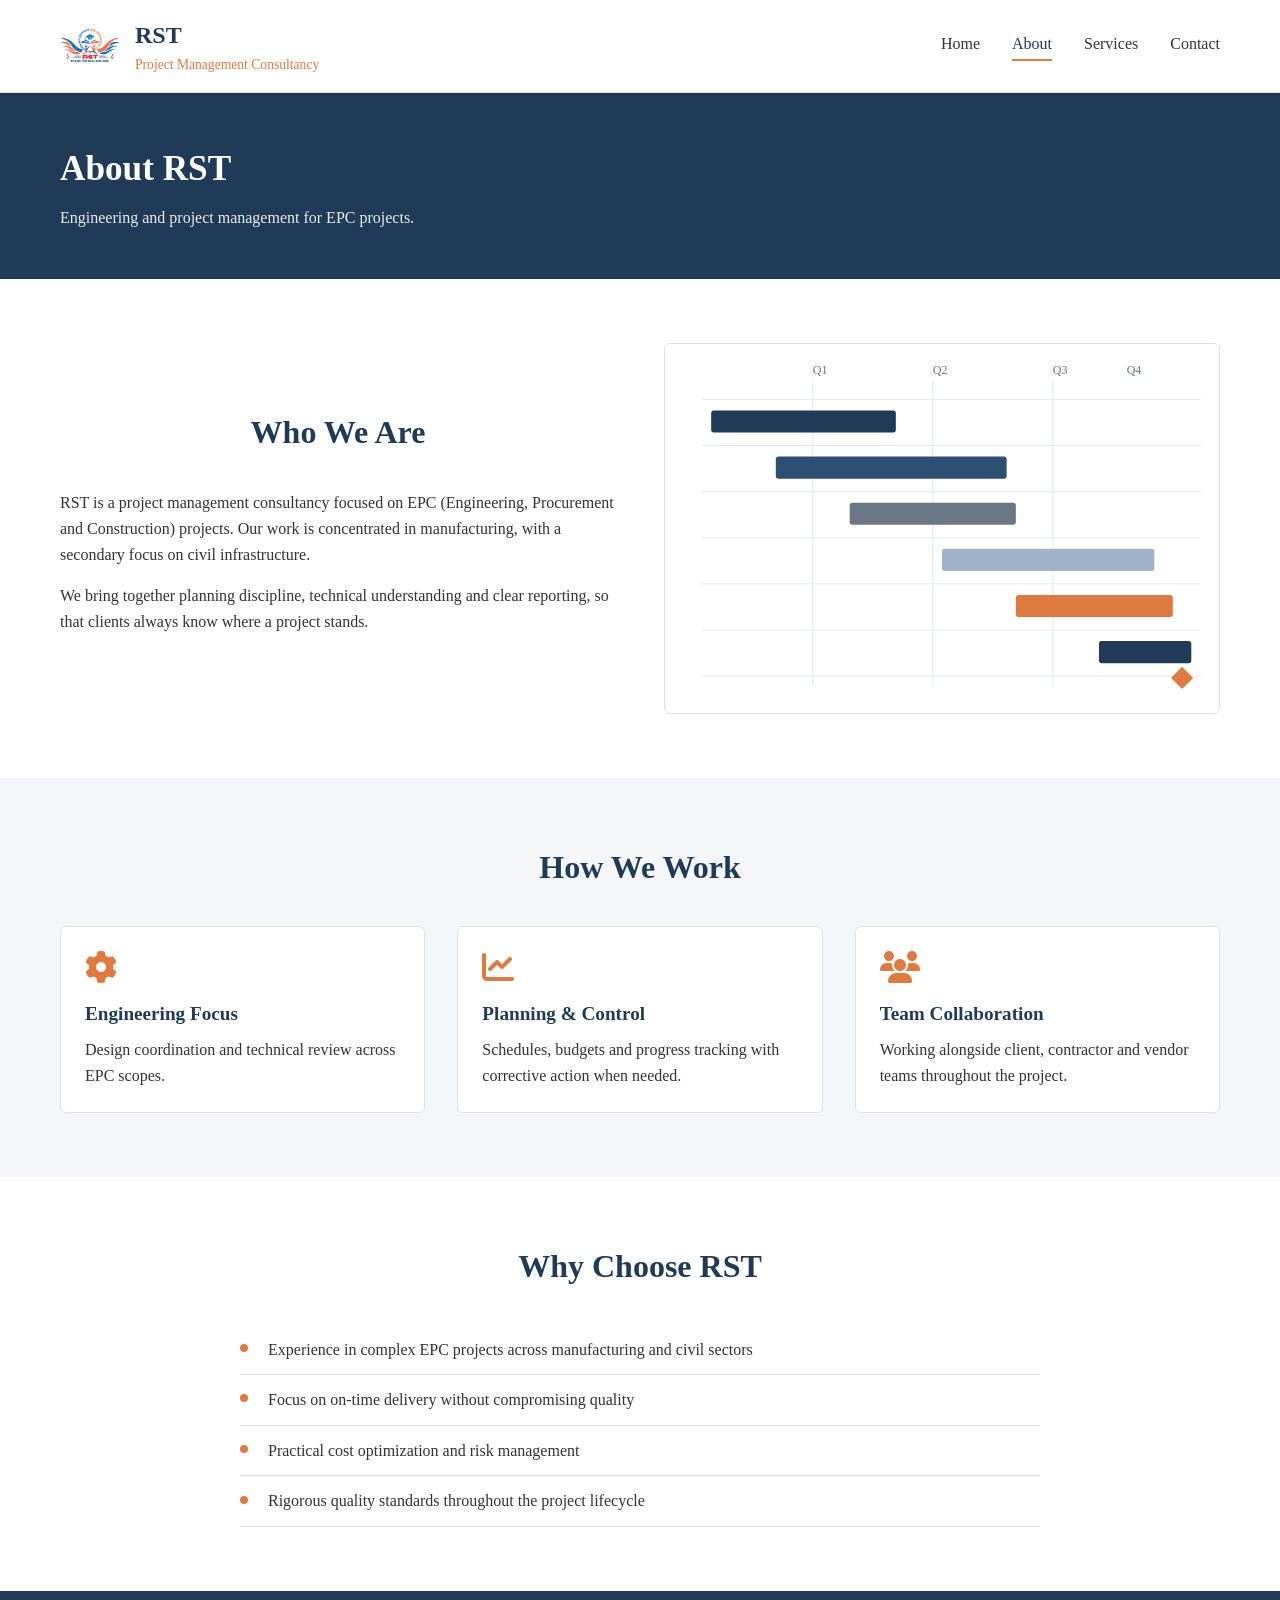
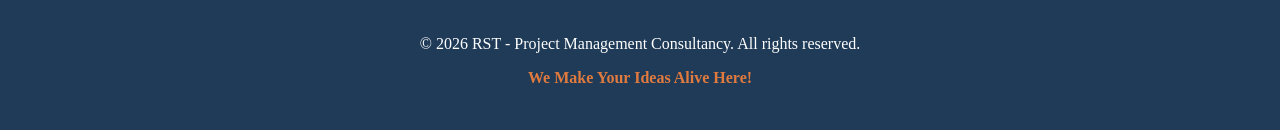
==== about.html @ 8fb3fabb "Split into separate pages (Home, About, Services, Contact) with illustrations and muted styling" ====
<!DOCTYPE html>
<html lang="en">
<head>
    <meta charset="UTF-8">
    <meta name="viewport" content="width=device-width, initial-scale=1.0">
    <title>About Us | RST - Project Management Consultancy</title>
    <meta name="description" content="About RST: engineering and project management expertise in EPC, manufacturing and civil projects.">
    <link rel="stylesheet" href="css/style.css">
    <link rel="stylesheet" href="https://cdnjs.cloudflare.com/ajax/libs/font-awesome/6.4.0/css/all.min.css">
</head>
<body>
    <header class="navbar">
        <div class="container">
            <div class="nav-wrapper">
                <a href="index.html" class="logo">
                    <img src="images/rst-logo.png" alt="RST Logo" class="logo-img">
                    <div class="company-info">
                        <h2>RST</h2>
                        <p>Project Management Consultancy</p>
                    </div>
                </a>
                <nav class="nav-menu">
                    <a href="index.html">Home</a>
                    <a href="about.html" class="active">About</a>
                    <a href="services.html">Services</a>
                    <a href="contact.html">Contact</a>
                </nav>
                <button class="menu-toggle" onclick="toggleMenu()" aria-label="Menu">☰</button>
            </div>
        </div>
    </header>

    <main>
        <section class="page-header">
            <div class="container">
                <h1>About RST</h1>
                <p>Engineering and project management for EPC projects.</p>
            </div>
        </section>

        <section class="section">
            <div class="container split">
                <div>
                    <h2 class="section-heading">Who We Are</h2>
                    <p>RST is a project management consultancy focused on EPC (Engineering, Procurement and Construction) projects. Our work is concentrated in manufacturing, with a secondary focus on civil infrastructure.</p>
                    <p>We bring together planning discipline, technical understanding and clear reporting, so that clients always know where a project stands.</p>
                </div>
                <div class="split-image">
                    <img src="images/project-planning.svg" alt="Project schedule chart">
                </div>
            </div>
        </section>

        <section class="section section-alt">
            <div class="container">
                <h2 class="section-heading">How We Work</h2>
                <div class="card-grid">
                    <div class="card">
                        <i class="fas fa-cog card-icon"></i>
                        <h3>Engineering Focus</h3>
                        <p>Design coordination and technical review across EPC scopes.</p>
                    </div>
                    <div class="card">
                        <i class="fas fa-chart-line card-icon"></i>
                        <h3>Planning &amp; Control</h3>
                        <p>Schedules, budgets and progress tracking with corrective action when needed.</p>
                    </div>
                    <div class="card">
                        <i class="fas fa-users card-icon"></i>
                        <h3>Team Collaboration</h3>
                        <p>Working alongside client, contractor and vendor teams throughout the project.</p>
                    </div>
                </div>
            </div>
        </section>

        <section class="section">
            <div class="container">
                <h2 class="section-heading">Why Choose RST</h2>
                <ul class="check-list">
                    <li>Experience in complex EPC projects across manufacturing and civil sectors</li>
                    <li>Focus on on-time delivery without compromising quality</li>
                    <li>Practical cost optimization and risk management</li>
                    <li>Rigorous quality standards throughout the project lifecycle</li>
                </ul>
            </div>
        </section>
    </main>

    <footer>
        <div class="container">
            <p>&copy; 2026 RST - Project Management Consultancy. All rights reserved.</p>
            <p><span class="tagline">We Make Your Ideas Alive Here!</span></p>
        </div>
    </footer>

    <script src="js/script.js"></script>
</body>
</html>
---- css/style.css ----
:root {
    --primary: #1f3b57;
    --secondary: #e07a3f;
    --dark: #1a1a1a;
    --light: #f4f6f8;
    --white: #ffffff;
    --text: #333333;
    --border: #e0e0e0;
}

* {
    margin: 0;
    padding: 0;
    box-sizing: border-box;
}

body {
    font-family: Georgia, 'Times New Roman', Times, serif;
    line-height: 1.6;
    color: var(--text);
    background-color: var(--white);
}

.container {
    max-width: 1200px;
    margin: 0 auto;
    padding: 0 20px;
}

a {
    text-decoration: none;
    color: inherit;
    transition: all 0.3s ease;
}

/* Navigation Header */
.navbar {
    background-color: var(--white);
    box-shadow: 0 2px 10px rgba(0, 0, 0, 0.1);
    position: sticky;
    top: 0;
    z-index: 100;
}

.nav-wrapper {
    display: flex;
    justify-content: space-between;
    align-items: center;
    padding: 1rem 0;
}

.logo {
    display: flex;
    align-items: center;
    gap: 15px;
    cursor: pointer;
}

.logo-img {
    height: 60px;
    width: auto;
}

.company-info h2 {
    color: var(--primary);
    font-size: 1.5rem;
    margin: 0;
}

.company-info p {
    color: var(--secondary);
    font-size: 0.85rem;
    margin: 0;
}

.nav-menu {
    display: flex;
    gap: 2rem;
}

.nav-menu a {
    color: var(--text);
    font-weight: 500;
    transition: color 0.3s ease;
}

.nav-menu a:hover {
    color: var(--primary);
}

.menu-toggle {
    display: none;
    background: none;
    border: none;
    font-size: 1.5rem;
    cursor: pointer;
}

/* Hero Section */
.hero {
    background: linear-gradient(135deg, var(--primary) 0%, #0052a3 100%);
    color: var(--white);
    padding: 6rem 0;
    text-align: center;
}

.hero-content h1 {
    font-size: 3rem;
    margin-bottom: 1rem;
    line-height: 1.2;
}

.hero-content p {
    font-size: 1.3rem;
    margin-bottom: 2rem;
    opacity: 0.95;
}

.hero-buttons {
    display: flex;
    gap: 1rem;
    justify-content: center;
    flex-wrap: wrap;
}

/* Buttons */
.btn {
    padding: 0.8rem 2rem;
    border-radius: 4px;
    font-weight: 600;
    cursor: pointer;
    transition: all 0.3s ease;
    border: 2px solid transparent;
}

.btn-primary {
    background-color: var(--secondary);
    color: var(--white);
}

.btn-primary:hover {
    background-color: #e55a1f;
    transform: translateY(-2px);
}

.btn-secondary {
    background-color: transparent;
    color: var(--white);
    border-color: var(--white);
}

.btn-secondary:hover {
    background-color: var(--white);
    color: var(--primary);
}

/* About Section */
.about {
    padding: 4rem 0;
    background-color: var(--light);
}

.about h2 {
    text-align: center;
    font-size: 2.5rem;
    color: var(--primary);
    margin-bottom: 3rem;
}

.about-grid {
    display: grid;
    grid-template-columns: repeat(auto-fit, minmax(300px, 1fr));
    gap: 2rem;
}

.about-card {
    background-color: var(--white);
    padding: 2rem;
    border-radius: 8px;
    text-align: center;
    box-shadow: 0 4px 15px rgba(0, 0, 0, 0.1);
    transition: transform 0.3s ease;
}

.about-card:hover {
    transform: translateY(-5px);
}

.about-card i {
    font-size: 3rem;
    color: var(--secondary);
    margin-bottom: 1rem;
}

.about-card h3 {
    color: var(--primary);
    margin-bottom: 1rem;
}

/* Services Section */
.services {
    padding: 4rem 0;
    background-color: var(--white);
}

.services h2 {
    text-align: center;
    font-size: 2.5rem;
    color: var(--primary);
    margin-bottom: 3rem;
}

.services-grid {
    display: grid;
    grid-template-columns: repeat(auto-fit, minmax(320px, 1fr));
    gap: 2rem;
}

.service-card {
    background-color: var(--light);
    padding: 2rem;
    border-radius: 8px;
    border-left: 4px solid var(--secondary);
    transition: all 0.3s ease;
    box-shadow: 0 4px 15px rgba(0, 0, 0, 0.08);
}

.service-card:hover {
    transform: translateY(-5px);
    box-shadow: 0 8px 25px rgba(0, 0, 0, 0.15);
}

.service-icon {
    font-size: 2.5rem;
    color: var(--primary);
    margin-bottom: 1rem;
}

.service-card h3 {
    color: var(--primary);
    margin-bottom: 1rem;
    font-size: 1.3rem;
}

.service-card ul {
    list-style: none;
    padding: 0;
}

.service-card li {
    padding: 0.5rem 0;
    color: var(--text);
    border-bottom: 1px solid var(--border);
    position: relative;
    padding-left: 1.5rem;
}

.service-card li::before {
    content: '→';
    position: absolute;
    left: 0;
    color: var(--secondary);
    font-weight: bold;
}

.service-card li:last-child {
    border-bottom: none;
}

/* Why Choose Us */
.why-choose {
    padding: 4rem 0;
    background-color: var(--light);
}

.why-choose h2 {
    text-align: center;
    font-size: 2.5rem;
    color: var(--primary);
    margin-bottom: 3rem;
}

.features-grid {
    display: grid;
    grid-template-columns: repeat(auto-fit, minmax(300px, 1fr));
    gap: 2rem;
}

.feature {
    background-color: var(--white);
    padding: 2rem;
    border-radius: 8px;
    text-align: center;
    box-shadow: 0 4px 15px rgba(0, 0, 0, 0.1);
}

.feature-number {
    display: inline-block;
    width: 50px;
    height: 50px;
    background-color: var(--secondary);
    color: var(--white);
    border-radius: 50%;
    line-height: 50px;
    font-size: 1.5rem;
    font-weight: bold;
    margin-bottom: 1rem;
}

.feature h4 {
    color: var(--primary);
    margin-bottom: 0.5rem;
}

/* Contact Section */
.contact {
    padding: 4rem 0;
    background-color: var(--white);
}

.contact h2 {
    text-align: center;
    font-size: 2.5rem;
    color: var(--primary);
    margin-bottom: 3rem;
}

.contact-content {
    display: grid;
    grid-template-columns: 1fr 1fr;
    gap: 3rem;
}

.contact-info {
    display: grid;
    grid-template-columns: 1fr;
    gap: 1.5rem;
}

.info-card {
    background-color: var(--light);
    padding: 2rem;
    border-radius: 8px;
    text-align: center;
    box-shadow: 0 4px 15px rgba(0, 0, 0, 0.08);
}

.info-card i {
    font-size: 2rem;
    color: var(--secondary);
    margin-bottom: 1rem;
}

.info-card h3 {
    color: var(--primary);
    margin-bottom: 1rem;
}

.info-card a {
    color: var(--primary);
    font-weight: 600;
}

.info-card a:hover {
    color: var(--secondary);
}

.contact-form {
    display: grid;
    gap: 1rem;
}

.contact-form input,
.contact-form textarea {
    padding: 1rem;
    border: 1px solid var(--border);
    border-radius: 4px;
    font-family: inherit;
    font-size: 1rem;
}

.contact-form input:focus,
.contact-form textarea:focus {
    outline: none;
    border-color: var(--primary);
    box-shadow: 0 0 0 3px rgba(0, 102, 204, 0.1);
}

.contact-form button {
    align-self: flex-start;
}

/* Footer */
footer {
    background-color: var(--dark);
    color: var(--white);
    text-align: center;
    padding: 2rem 0;
    margin-top: 2rem;
}

footer p {
    margin: 0.5rem 0;
}

.tagline {
    color: var(--secondary);
    font-weight: 600;
}

/* Responsive Design */
@media (max-width: 768px) {
    .nav-menu {
        display: none;
    }

    .menu-toggle {
        display: block;
    }

    .hero-content h1 {
        font-size: 2rem;
    }

    .hero-content p {
        font-size: 1.1rem;
    }

    .hero-buttons {
        flex-direction: column;
    }

    .about h2,
    .services h2,
    .why-choose h2,
    .contact h2 {
        font-size: 2rem;
    }

    .contact-content {
        grid-template-columns: 1fr;
    }

    .services-grid,
    .about-grid,
    .features-grid,
    .contact-info {
        grid-template-columns: 1fr;
    }

    .logo-img {
        height: 45px;
    }

    .company-info h2 {
        font-size: 1.2rem;
    }

    .nav-wrapper {
        padding: 0.8rem 0;
    }
}

/* ===== Multi-page layout ===== */
.nav-menu a.active {
    color: var(--primary);
    border-bottom: 2px solid var(--secondary);
    padding-bottom: 2px;
}

.logo { text-decoration: none; }

main { display: block; }

.section {
    padding: 4rem 0;
    background-color: var(--white);
}

.section-alt {
    background-color: var(--light);
}

.section-heading {
    font-size: 2rem;
    color: var(--primary);
    margin-bottom: 2rem;
    text-align: center;
}

.hero-split {
    background-color: var(--light);
    padding: 4rem 0;
    border-bottom: 1px solid var(--border);
}

.hero-split-inner {
    display: grid;
    grid-template-columns: 1fr 1fr;
    gap: 3rem;
    align-items: center;
}

.hero-text h1 {
    font-size: 2.6rem;
    line-height: 1.2;
    color: var(--primary);
    margin-bottom: 1rem;
}

.hero-text p {
    font-size: 1.15rem;
    color: var(--text);
    margin-bottom: 2rem;
}

.hero-image img {
    width: 100%;
    height: auto;
    display: block;
}

.hero-buttons { justify-content: flex-start; }

.btn-outline {
    background: transparent;
    color: var(--primary);
    border: 2px solid var(--primary);
}

.btn-outline:hover {
    background: var(--primary);
    color: var(--white);
}

.btn-primary { background-color: var(--secondary); }
.btn-primary:hover { background-color: #c96a33; }

.page-header {
    background-color: var(--primary);
    color: var(--white);
    padding: 3rem 0;
}

.page-header h1 {
    font-size: 2.2rem;
    margin-bottom: 0.5rem;
}

.page-header p {
    opacity: 0.9;
}

.card-grid {
    display: grid;
    grid-template-columns: repeat(auto-fit, minmax(260px, 1fr));
    gap: 2rem;
}

.card {
    display: block;
    background-color: var(--white);
    border: 1px solid var(--border);
    border-radius: 6px;
    padding: 1.5rem;
    color: var(--text);
}

a.card:hover {
    border-color: var(--primary);
    transform: none;
    text-decoration: none;
}

.card-img {
    width: 100%;
    height: auto;
    border-radius: 4px;
    margin-bottom: 1rem;
    display: block;
}

.card h3 {
    color: var(--primary);
    margin-bottom: 0.5rem;
    font-size: 1.2rem;
}

.card-icon {
    font-size: 2rem;
    color: var(--secondary);
    margin-bottom: 1rem;
}

.cta {
    text-align: center;
}

.cta h2 {
    color: var(--primary);
    font-size: 2rem;
    margin-bottom: 0.5rem;
}

.cta p {
    margin-bottom: 1.5rem;
}

.split {
    display: grid;
    grid-template-columns: 1fr 1fr;
    gap: 3rem;
    align-items: center;
}

.split p {
    margin-bottom: 1rem;
}

.split-image img {
    width: 100%;
    height: auto;
    display: block;
    border: 1px solid var(--border);
    border-radius: 6px;
}

.check-list {
    list-style: none;
    padding: 0;
    max-width: 800px;
    margin: 0 auto;
}

.check-list li {
    padding: 0.75rem 0 0.75rem 1.75rem;
    border-bottom: 1px solid var(--border);
    position: relative;
}

.check-list li::before {
    content: '';
    position: absolute;
    left: 0;
    top: 1.2rem;
    width: 8px;
    height: 8px;
    background: var(--secondary);
    border-radius: 50%;
}

.service-list {
    display: grid;
    gap: 2.5rem;
}

.service-row {
    display: grid;
    grid-template-columns: 280px 1fr;
    gap: 2rem;
    align-items: center;
    padding-bottom: 2.5rem;
    border-bottom: 1px solid var(--border);
}

.service-row:last-child { border-bottom: none; }

.service-row h3 {
    color: var(--primary);
    font-size: 1.4rem;
    margin-bottom: 0.75rem;
}

.service-row-image img {
    width: 100%;
    height: auto;
    border-radius: 6px;
    display: block;
}

.service-row-icon {
    font-size: 4rem;
    color: var(--primary);
    display: block;
    text-align: center;
    width: 100%;
    padding: 2rem 0;
}

.contact-layout {
    display: grid;
    grid-template-columns: 1fr 1.3fr;
    gap: 3rem;
}

.contact-details {
    display: grid;
    gap: 1.5rem;
    align-content: start;
}

.detail {
    display: flex;
    gap: 1rem;
    align-items: flex-start;
}

.detail i {
    font-size: 1.5rem;
    color: var(--secondary);
    width: 2rem;
    margin-top: 0.25rem;
}

.detail h3 {
    color: var(--primary);
    font-size: 1rem;
    margin-bottom: 0.25rem;
}

.detail a {
    color: var(--primary);
    font-weight: 600;
}

.navbar { border-bottom: 1px solid var(--border); box-shadow: none; }

footer {
    background-color: var(--primary);
    margin-top: 0;
}

@media (max-width: 900px) {
    .hero-split-inner,
    .split,
    .contact-layout,
    .service-row {
        grid-template-columns: 1fr;
    }

    .service-row-image { max-width: 320px; }

    .hero-text h1 { font-size: 2rem; }

    .page-header h1 { font-size: 1.8rem; }
}

/* Print Styles */
@media print {
    .navbar,
    footer {
        display: none;
    }
}
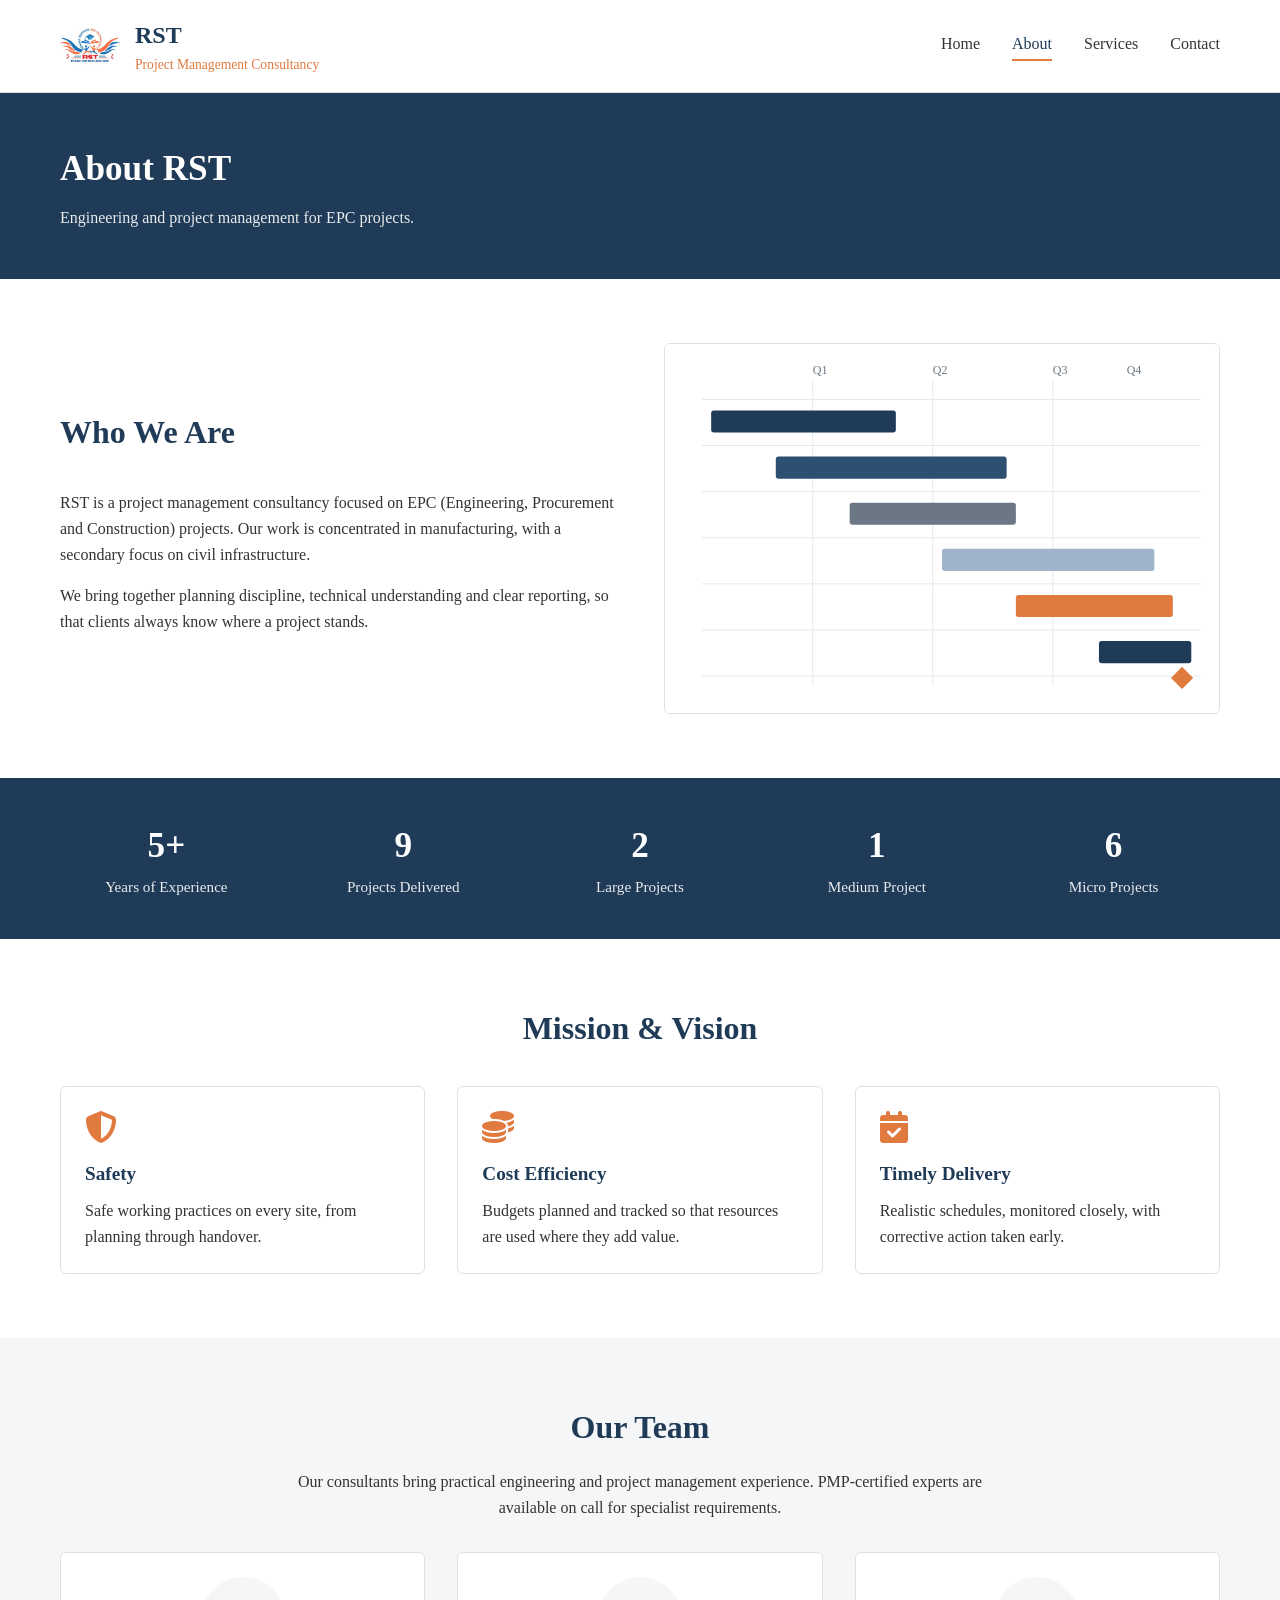
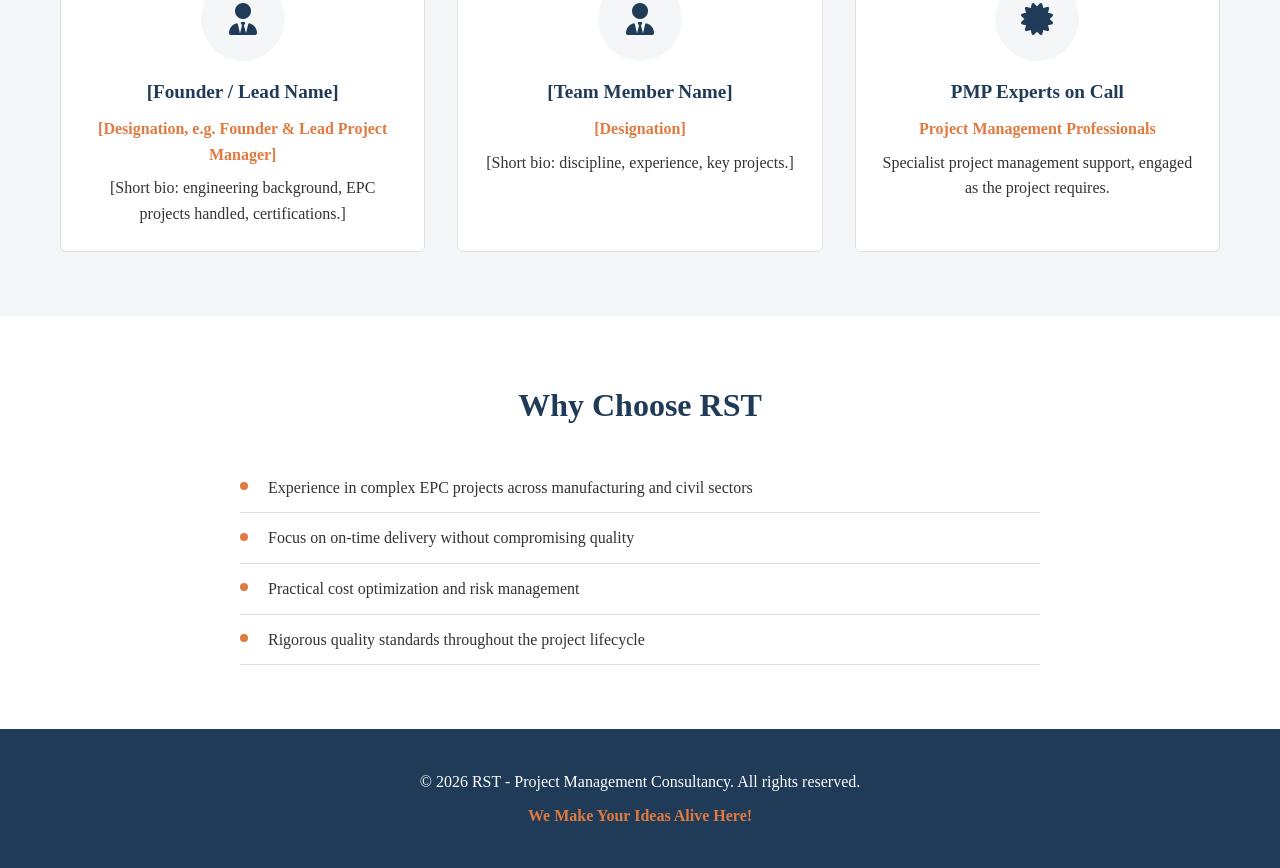
==== commit d30055a1: "Add team/mission, stats, process and deliverables, WhatsApp contact, favicon" ====
--- a/about.html
+++ b/about.html
@@ -4,7 +4,8 @@
     <meta charset="UTF-8">
     <meta name="viewport" content="width=device-width, initial-scale=1.0">
     <title>About Us | RST - Project Management Consultancy</title>
-    <meta name="description" content="About RST: engineering and project management expertise in EPC, manufacturing and civil projects.">
+    <meta name="description" content="About RST: 5+ years of EPC project management experience in manufacturing and civil projects, with PMP-certified experts.">
+    <link rel="icon" type="image/png" href="images/rst-logo.png">
     <link rel="stylesheet" href="css/style.css">
     <link rel="stylesheet" href="https://cdnjs.cloudflare.com/ajax/libs/font-awesome/6.4.0/css/all.min.css">
 </head>
@@ -41,7 +42,7 @@
         <section class="section">
             <div class="container split">
                 <div>
-                    <h2 class="section-heading">Who We Are</h2>
+                    <h2 class="section-heading left">Who We Are</h2>
                     <p>RST is a project management consultancy focused on EPC (Engineering, Procurement and Construction) projects. Our work is concentrated in manufacturing, with a secondary focus on civil infrastructure.</p>
                     <p>We bring together planning discipline, technical understanding and clear reporting, so that clients always know where a project stands.</p>
                 </div>
@@ -51,24 +52,76 @@
             </div>
         </section>
 
+        <section class="stats">
+            <div class="container stats-grid">
+                <div class="stat">
+                    <span class="stat-number">5+</span>
+                    <span class="stat-label">Years of Experience</span>
+                </div>
+                <div class="stat">
+                    <span class="stat-number">9</span>
+                    <span class="stat-label">Projects Delivered</span>
+                </div>
+                <div class="stat">
+                    <span class="stat-number">2</span>
+                    <span class="stat-label">Large Projects</span>
+                </div>
+                <div class="stat">
+                    <span class="stat-number">1</span>
+                    <span class="stat-label">Medium Project</span>
+                </div>
+                <div class="stat">
+                    <span class="stat-number">6</span>
+                    <span class="stat-label">Micro Projects</span>
+                </div>
+            </div>
+        </section>
+
+        <section class="section">
+            <div class="container">
+                <h2 class="section-heading">Mission &amp; Vision</h2>
+                <div class="card-grid">
+                    <div class="card">
+                        <i class="fas fa-shield-halved card-icon"></i>
+                        <h3>Safety</h3>
+                        <p>Safe working practices on every site, from planning through handover.</p>
+                    </div>
+                    <div class="card">
+                        <i class="fas fa-coins card-icon"></i>
+                        <h3>Cost Efficiency</h3>
+                        <p>Budgets planned and tracked so that resources are used where they add value.</p>
+                    </div>
+                    <div class="card">
+                        <i class="fas fa-calendar-check card-icon"></i>
+                        <h3>Timely Delivery</h3>
+                        <p>Realistic schedules, monitored closely, with corrective action taken early.</p>
+                    </div>
+                </div>
+            </div>
+        </section>
+
         <section class="section section-alt">
             <div class="container">
-                <h2 class="section-heading">How We Work</h2>
+                <h2 class="section-heading">Our Team</h2>
+                <p class="section-intro">Our consultants bring practical engineering and project management experience. PMP-certified experts are available on call for specialist requirements.</p>
                 <div class="card-grid">
-                    <div class="card">
-                        <i class="fas fa-cog card-icon"></i>
-                        <h3>Engineering Focus</h3>
-                        <p>Design coordination and technical review across EPC scopes.</p>
+                    <div class="card team-card">
+                        <div class="team-avatar"><i class="fas fa-user-tie"></i></div>
+                        <h3>[Founder / Lead Name]</h3>
+                        <p class="team-role">[Designation, e.g. Founder &amp; Lead Project Manager]</p>
+                        <p>[Short bio: engineering background, EPC projects handled, certifications.]</p>
                     </div>
-                    <div class="card">
-                        <i class="fas fa-chart-line card-icon"></i>
-                        <h3>Planning &amp; Control</h3>
-                        <p>Schedules, budgets and progress tracking with corrective action when needed.</p>
+                    <div class="card team-card">
+                        <div class="team-avatar"><i class="fas fa-user-tie"></i></div>
+                        <h3>[Team Member Name]</h3>
+                        <p class="team-role">[Designation]</p>
+                        <p>[Short bio: discipline, experience, key projects.]</p>
                     </div>
-                    <div class="card">
-                        <i class="fas fa-users card-icon"></i>
-                        <h3>Team Collaboration</h3>
-                        <p>Working alongside client, contractor and vendor teams throughout the project.</p>
+                    <div class="card team-card">
+                        <div class="team-avatar"><i class="fas fa-certificate"></i></div>
+                        <h3>PMP Experts on Call</h3>
+                        <p class="team-role">Project Management Professionals</p>
+                        <p>Specialist project management support, engaged as the project requires.</p>
                     </div>
                 </div>
             </div>
--- a/css/style.css
+++ b/css/style.css
@@ -459,6 +459,12 @@
     .nav-wrapper {
         padding: 0.8rem 0;
     }
+}
+
+/* Contact page uses Times New Roman; all other pages use Georgia (body rule above) */
+body.page-contact,
+body.page-contact button {
+    font-family: 'Times New Roman', Times, serif;
 }
 
 /* ===== Multi-page layout ===== */
@@ -745,6 +751,97 @@
     .page-header h1 { font-size: 1.8rem; }
 }
 
+/* ===== Stats, team, process ===== */
+.section-heading.left { text-align: left; }
+
+.stats {
+    background-color: var(--primary);
+    color: var(--white);
+    padding: 2.5rem 0;
+}
+
+.stats-grid {
+    display: grid;
+    grid-template-columns: repeat(auto-fit, minmax(150px, 1fr));
+    gap: 1.5rem;
+    text-align: center;
+}
+
+.stat-number {
+    display: block;
+    font-size: 2.2rem;
+    font-weight: bold;
+    color: var(--white);
+}
+
+.stat-label {
+    display: block;
+    font-size: 0.95rem;
+    opacity: 0.9;
+}
+
+.section-intro {
+    text-align: center;
+    max-width: 700px;
+    margin: -1rem auto 2rem;
+    color: var(--text);
+}
+
+.team-card {
+    text-align: center;
+}
+
+.team-avatar {
+    width: 84px;
+    height: 84px;
+    margin: 0 auto 1rem;
+    border-radius: 50%;
+    background: var(--light);
+    color: var(--primary);
+    display: flex;
+    align-items: center;
+    justify-content: center;
+    font-size: 2rem;
+}
+
+.team-role {
+    color: var(--secondary);
+    font-weight: 600;
+    margin-bottom: 0.5rem;
+}
+
+.steps {
+    display: grid;
+    grid-template-columns: repeat(auto-fit, minmax(240px, 1fr));
+    gap: 2rem;
+}
+
+.step {
+    background: var(--white);
+    border: 1px solid var(--border);
+    border-top: 3px solid var(--secondary);
+    border-radius: 6px;
+    padding: 1.5rem;
+}
+
+.step-num {
+    display: inline-block;
+    width: 36px;
+    height: 36px;
+    line-height: 36px;
+    text-align: center;
+    border-radius: 50%;
+    background: var(--primary);
+    color: var(--white);
+    font-weight: bold;
+    margin-bottom: 0.75rem;
+}
+
+.step h3 {
+    color: var(--primary);
+    margin-bottom: 0.5rem;
+}
+
 /* Print Styles */
 @media print {
     .navbar,
